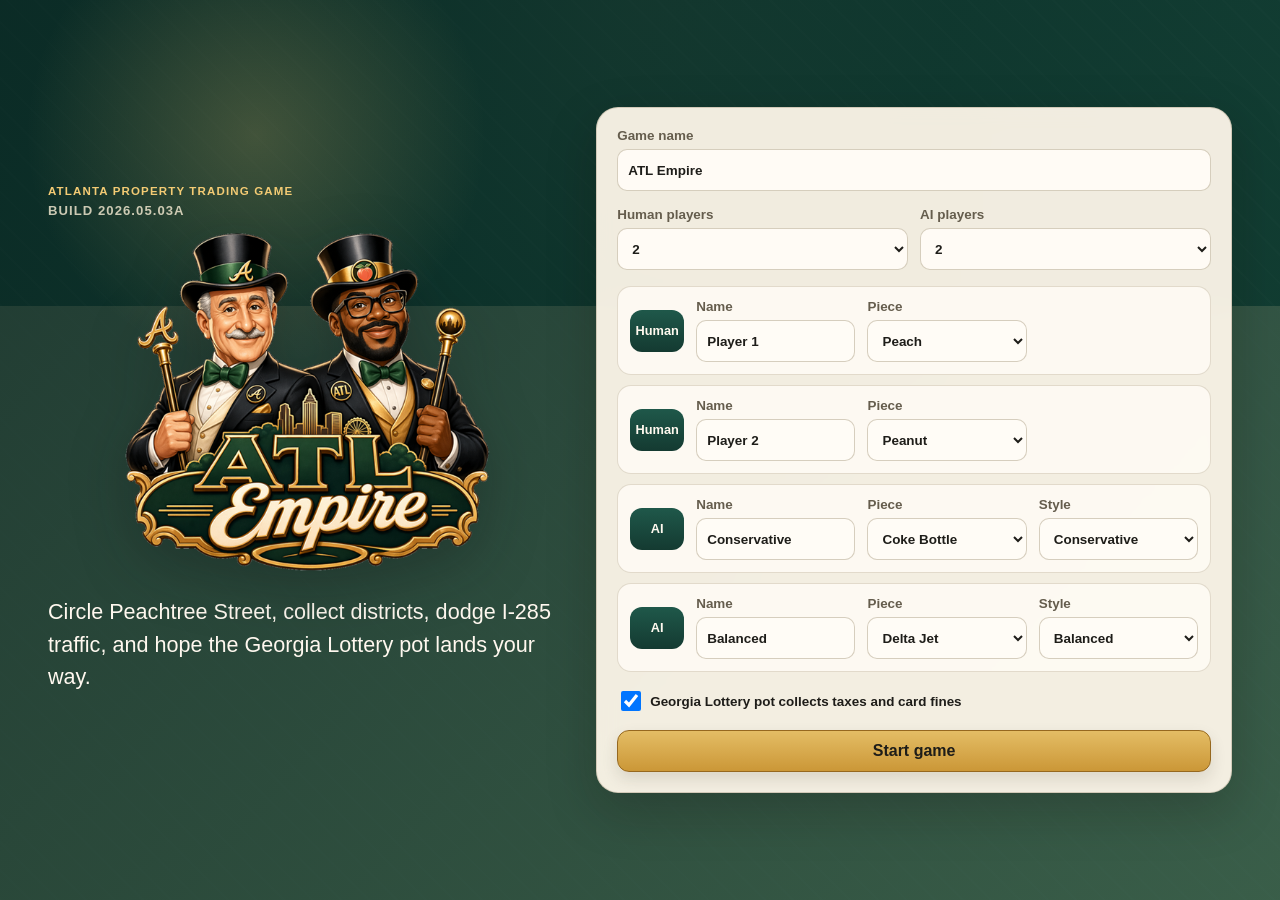
==== index.html @ 82f67b38 "Update board layout and build 2026.05.03a" ====
<!doctype html>
<html lang="en">
<head>
  <meta charset="utf-8">
  <meta name="viewport" content="width=device-width, initial-scale=1, viewport-fit=cover">
  <meta name="theme-color" content="#173d2d">
  <meta name="apple-mobile-web-app-capable" content="yes">
  <meta name="apple-mobile-web-app-title" content="ATL Empire">
  <meta name="apple-mobile-web-app-status-bar-style" content="black-translucent">
  <title>ATL Empire</title>
  <link rel="manifest" href="manifest.json?v=20260503a">
  <link rel="apple-touch-icon" href="assets/branding/atl-empire-icon-small.png">
  <link rel="stylesheet" href="styles.css?v=20260503a">
</head>
<body>
  <div id="app" class="app-shell">
    <section id="setup" class="setup-screen" aria-labelledby="setup-title">
      <div class="setup-copy">
        <p class="eyebrow">Atlanta property trading game</p>
        <p class="build-stamp">Build 2026.05.03a</p>
        <img class="brand-logo setup-logo" src="assets/branding/atl-empire-logo-setup-small-v2.png" alt="ATL Empire logo featuring Arthur Blank and Tyler Perry as Monopoly-style tycoons">
        <h1 id="setup-title" class="sr-only">ATL Empire</h1>
        <p class="intro">Circle Peachtree Street, collect districts, dodge I-285 traffic, and hope the Georgia Lottery pot lands your way.</p>
      </div>

      <form id="setup-form" class="setup-panel">
        <label>
          Game name
          <input id="game-name" type="text" value="ATL Empire" maxlength="32">
        </label>

        <div class="form-grid">
          <label>
            Human players
            <select id="human-count">
              <option value="1">1</option>
              <option value="2" selected>2</option>
              <option value="3">3</option>
              <option value="4">4</option>
            </select>
          </label>
          <label>
            AI players
            <select id="bot-count">
              <option value="0">0</option>
              <option value="1">1</option>
              <option value="2" selected>2</option>
              <option value="3">3</option>
            </select>
          </label>
        </div>

        <div id="player-configs" class="player-configs"></div>

        <label class="toggle-line">
          <input id="lottery-toggle" type="checkbox" checked>
          Georgia Lottery pot collects taxes and card fines
        </label>

        <button type="submit" class="primary-action">Start game</button>
      </form>

      <section id="saved-games-panel" class="setup-panel saved-games-panel hidden" aria-labelledby="saved-games-title">
        <div class="saved-games-head">
          <div>
            <p class="eyebrow">Saved Games</p>
            <h2 id="saved-games-title">Continue a saved game</h2>
          </div>
        </div>
        <div id="saved-games-list" class="saved-games-list"></div>
      </section>
    </section>

    <section id="game" class="game-screen hidden" aria-label="Game board">
      <header class="top-bar">
        <div class="top-brand"><h1 id="game-title" class="sr-only">ATL Empire</h1></div>
        <div class="top-actions">
          <button id="play-mode" type="button">Autoplay</button>
          <button id="save-game" type="button">Save</button>
          <button id="new-game" type="button">New Game</button>
        </div>
      </header>

      <main class="table-layout">
        <div class="board-wrap">
          <div id="board" class="board" aria-label="ATL Empire board"></div>
        </div>

        <nav class="panel-tabs" aria-label="Game panels">
          <button type="button" class="panel-tab active" data-panel-tab="turn">Turn</button>
          <button type="button" class="panel-tab" data-panel-tab="players">Players</button>
          <button type="button" class="panel-tab" data-panel-tab="space">Space</button>
          <button type="button" class="panel-tab" data-panel-tab="log">Log</button>
        </nav>

        <aside class="side-panel">
          <section class="turn-card" data-panel-section="turn">
            <div class="turn-head">
              <div>
                <p class="eyebrow">Turn</p>
                <h2 id="active-player">Player</h2>
              </div>
              <div id="dice" class="dice" aria-label="Dice">- -</div>
            </div>
            <p id="status-line" class="status-line">Roll to begin.</p>
            <div id="action-buttons" class="action-buttons"></div>
          </section>

          <section class="players-panel" data-panel-section="players">
            <h2>Players</h2>
            <div id="players-list" class="players-list"></div>
          </section>

          <section class="property-panel" data-panel-section="space">
            <h2>Space</h2>
            <div id="space-detail" class="space-detail"></div>
          </section>

          <section class="log-panel" data-panel-section="log">
            <h2>Game log</h2>
            <ol id="game-log" class="game-log"></ol>
          </section>
        </aside>
      </main>
    </section>
  </div>

  <dialog id="modal" class="modal">
    <div id="modal-content" class="modal-content"></div>
  </dialog>
  <div id="space-popover" class="space-popover hidden"></div>
  <div id="art-lightbox" class="art-lightbox hidden" aria-hidden="true">
    <div class="art-lightbox-frame">
      <img id="art-lightbox-image" class="art-lightbox-image" alt="">
    </div>
  </div>

  <script src="app.js?v=20260503a"></script>
  <script src="raise-cash-hotfix.js?v=20260503a"></script>
</body>
</html>
---- styles.css ----
:root {
  --ui-font: "Trebuchet MS", "Segoe UI", sans-serif;
  --display-font: Georgia, "Times New Roman", serif;
  --ink: #1e1d19;
  --muted: #655d4d;
  --paper: #f6efde;
  --panel: rgba(255, 248, 235, 0.94);
  --line: rgba(95, 78, 43, 0.22);
  --felt: #163e35;
  --felt-deep: #0c2722;
  --gold: #d0a146;
  --gold-deep: #90661f;
  --red: #b44539;
  --shadow: 0 18px 50px rgba(17, 14, 8, 0.22);
  font-family: var(--ui-font);
}

* {
  box-sizing: border-box;
}

html {
  color-scheme: light;
}

body {
  margin: 0;
  min-height: 100vh;
  color: var(--ink);
  background:
    radial-gradient(circle at top, rgba(255, 215, 153, 0.18), transparent 28%),
    linear-gradient(180deg, #1e4b41 0%, #14352f 34%, #d9c39b 34%, #ccb184 100%);
  background-attachment: fixed;
}

button,
input,
select {
  font: inherit;
}

button {
  min-height: 42px;
  border: 1px solid rgba(98, 76, 36, 0.5);
  border-radius: 12px;
  background: linear-gradient(180deg, #fff9ee 0%, #ead9b7 100%);
  color: var(--ink);
  font-weight: 800;
  cursor: pointer;
  box-shadow: 0 7px 16px rgba(42, 31, 16, 0.12);
  transition: transform 120ms ease, box-shadow 120ms ease, border-color 120ms ease;
}

button:hover:not(:disabled) {
  transform: translateY(-1px);
  box-shadow: 0 10px 18px rgba(42, 31, 16, 0.18);
}

button:active {
  transform: translateY(1px);
}

button:disabled {
  cursor: wait;
  opacity: 0.7;
}

label {
  display: grid;
  gap: 6px;
  color: var(--muted);
  font-size: 0.84rem;
  font-weight: 800;
}

input,
select {
  min-height: 42px;
  width: 100%;
  border: 1px solid rgba(121, 101, 62, 0.3);
  border-radius: 10px;
  padding: 8px 10px;
  background: rgba(255, 252, 246, 0.95);
  color: var(--ink);
}

.hidden {
  display: none !important;
}

.sr-only {
  position: absolute;
  width: 1px;
  height: 1px;
  padding: 0;
  margin: -1px;
  overflow: hidden;
  clip: rect(0, 0, 0, 0);
  white-space: nowrap;
  border: 0;
}

.app-shell {
  min-height: 100vh;
}

.setup-screen {
  min-height: 100vh;
  display: grid;
  grid-template-columns: minmax(260px, 0.9fr) minmax(320px, 1.1fr);
  gap: 28px;
  align-items: center;
  padding: clamp(18px, 4vw, 48px);
  background:
    radial-gradient(circle at 20% 15%, rgba(255, 209, 120, 0.22), transparent 18%),
    linear-gradient(140deg, rgba(9, 40, 35, 0.9), rgba(21, 73, 58, 0.8)),
    repeating-linear-gradient(45deg, rgba(255, 255, 255, 0.06) 0 2px, transparent 2px 20px);
}

.setup-copy {
  color: #fff8ef;
}

.brand-logo {
  display: block;
  max-width: 100%;
  height: auto;
}

.setup-logo {
  width: min(720px, 100%);
  margin: 0 0 14px;
  filter: drop-shadow(0 18px 28px rgba(10, 16, 14, 0.28));
}

.top-brand {
  display: grid;
  gap: 6px;
}

.eyebrow {
  margin: 0 0 6px;
  color: #8d7a57;
  font-size: 0.72rem;
  text-transform: uppercase;
  letter-spacing: 0.1em;
  font-weight: 900;
}

.setup-copy .eyebrow {
  color: #f3cb74;
}

.build-stamp {
  margin: 0 0 10px;
  color: rgba(255, 244, 218, 0.78);
  font-size: 0.82rem;
  font-weight: 800;
  letter-spacing: 0.08em;
  text-transform: uppercase;
}

.setup-copy h1,
.top-bar h1 {
  margin: 0;
  font-family: var(--display-font);
  font-size: clamp(2.4rem, 7vw, 5.8rem);
  line-height: 0.92;
  letter-spacing: -0.04em;
}

.intro {
  max-width: 620px;
  font-size: clamp(1.05rem, 2vw, 1.35rem);
  line-height: 1.5;
}

.setup-panel,
.turn-card,
.players-panel,
.property-panel,
.log-panel {
  border: 1px solid var(--line);
  border-radius: 22px;
  background: var(--panel);
  box-shadow: var(--shadow);
  backdrop-filter: blur(10px);
}

.setup-panel {
  display: grid;
  gap: 16px;
  padding: 20px;
}

.saved-games-panel {
  grid-column: 1 / -1;
}

.saved-games-head h2 {
  margin: 0;
  font-family: var(--display-font);
  font-size: clamp(1.2rem, 2vw, 1.8rem);
}

.saved-games-list {
  display: grid;
  gap: 10px;
}

.saved-game-card {
  display: grid;
  grid-template-columns: minmax(0, 1fr) auto;
  gap: 12px;
  align-items: center;
  padding: 14px;
  border: 1px solid rgba(130, 110, 70, 0.22);
  border-radius: 16px;
  background: rgba(255, 252, 246, 0.88);
}

.saved-game-copy {
  display: grid;
  gap: 4px;
}

.saved-game-copy strong {
  font-size: 1rem;
}

.saved-game-copy span {
  color: var(--muted);
  font-size: 0.84rem;
  line-height: 1.35;
}

.saved-game-actions {
  display: flex;
  flex-wrap: wrap;
  gap: 8px;
  justify-content: flex-end;
}

.form-grid,
.player-config {
  display: grid;
  grid-template-columns: 1fr 1fr;
  gap: 12px;
}

.player-configs {
  display: grid;
  gap: 10px;
}

.player-config {
  grid-template-columns: 54px 1fr 1fr 1fr;
  align-items: end;
  padding: 12px;
  border: 1px solid rgba(130, 110, 70, 0.22);
  border-radius: 14px;
  background: rgba(255, 252, 246, 0.85);
}

.player-type {
  align-self: center;
  display: grid;
  place-items: center;
  min-height: 42px;
  border-radius: 12px;
  background: linear-gradient(180deg, #1f584a, #143a31);
  color: #fff9ef;
  font-size: 0.8rem;
  font-weight: 900;
}

.toggle-line {
  grid-template-columns: auto 1fr;
  align-items: center;
  color: var(--ink);
}

.toggle-line input {
  width: 20px;
  min-height: 20px;
}

.primary-action {
  background: linear-gradient(180deg, #e4bd65 0%, #cb9737 100%);
  border-color: #96681f;
}

.game-screen {
  min-height: 100vh;
  padding: 16px;
}

.top-bar {
  display: flex;
  justify-content: space-between;
  gap: 16px;
  align-items: center;
  margin: 0 auto 16px;
  max-width: 1520px;
  padding: 18px 20px;
  border: 1px solid rgba(255, 235, 195, 0.18);
  border-radius: 24px;
  background: linear-gradient(145deg, rgba(17, 50, 42, 0.95), rgba(12, 31, 27, 0.94));
  color: #fff9ef;
  box-shadow: 0 24px 50px rgba(11, 18, 16, 0.24);
}

.top-bar .eyebrow {
  color: #ebc771;
}

.top-bar h1 {
  font-size: clamp(1.9rem, 4vw, 3.3rem);
}

.top-actions {
  display: flex;
  flex-wrap: wrap;
  gap: 8px;
}

.top-actions button {
  background: linear-gradient(180deg, rgba(255, 249, 235, 0.98), rgba(231, 214, 176, 0.95));
}

.mode-manual {
  background: linear-gradient(180deg, #1e584a, #12352d) !important;
  border-color: rgba(245, 216, 154, 0.35);
  color: #fff8ef;
}

.table-layout {
  max-width: 1520px;
  margin: 0 auto;
  display: grid;
  grid-template-columns: minmax(660px, 1fr) minmax(330px, 430px);
  gap: 18px;
  align-items: start;
}

.board-wrap {
  position: relative;
  width: 100%;
  overflow: auto;
  padding: 10px;
  border-radius: 34px;
  background:
    radial-gradient(circle at top, rgba(255, 212, 133, 0.17), transparent 26%),
    linear-gradient(180deg, rgba(12, 37, 31, 0.92), rgba(7, 22, 18, 0.96));
  box-shadow: 0 26px 60px rgba(7, 14, 12, 0.34);
}

.board {
  position: relative;
  width: min(88vh, 100%);
  min-width: 640px;
  aspect-ratio: 1;
  display: grid;
  grid-template-columns: 1.52fr repeat(9, 1fr) 1.52fr;
  grid-template-rows: 1.52fr repeat(9, 1fr) 1.52fr;
  gap: 6px;
  padding: 14px;
  border: 1px solid rgba(255, 230, 173, 0.24);
  border-radius: 28px;
  background:
    linear-gradient(180deg, rgba(210, 170, 90, 0.08), rgba(210, 170, 90, 0.02)),
    radial-gradient(circle at top, rgba(255, 227, 172, 0.12), transparent 30%),
    linear-gradient(180deg, #18483d 0%, #0d2d27 100%);
  box-shadow:
    inset 0 0 0 2px rgba(255, 229, 175, 0.12),
    inset 0 0 48px rgba(255, 238, 194, 0.06),
    0 22px 50px rgba(11, 19, 16, 0.28);
}

.board::before {
  content: "";
  position: absolute;
  inset: 18px;
  border: 1px solid rgba(255, 236, 200, 0.14);
  border-radius: 20px;
  pointer-events: none;
}

.board-center {
  grid-column: 2 / 11;
  grid-row: 2 / 11;
  position: relative;
  display: block;
  pointer-events: none;
  padding: clamp(18px, 3vw, 34px);
  border-radius: 22px;
  background:
    linear-gradient(145deg, rgba(245, 235, 215, 0.95), rgba(229, 212, 176, 0.92)),
    repeating-linear-gradient(0deg, rgba(49, 84, 70, 0.06) 0 1px, transparent 1px 20px);
  box-shadow:
    inset 0 0 0 1px rgba(112, 92, 53, 0.18),
    inset 0 0 22px rgba(255, 248, 231, 0.4);
  text-align: center;
}

.center-frame {
  position: relative;
  z-index: 2;
  display: block;
  width: 100%;
  height: 100%;
  min-height: 520px;
  pointer-events: none;
  padding-top: 8px;
}

.center-kicker,
.center-rail span,
.space-label,
.detail-kicker {
  margin: 0;
  text-transform: uppercase;
  letter-spacing: 0.14em;
  font-size: 0.68rem;
  font-weight: 900;
}

.center-brand-image {
  position: absolute;
  top: -10px;
  left: 50%;
  z-index: 0;
  width: min(290px, 46%);
  height: auto;
  transform: translateX(-50%);
  filter: drop-shadow(0 8px 14px rgba(22, 55, 47, 0.08));
  pointer-events: none;
}

.center-tagline {
  max-width: 620px;
  margin: 0 auto;
  position: relative;
  z-index: 2;
  color: #514936;
  font-size: clamp(0.92rem, 1.4vw, 1.08rem);
  line-height: 1.45;
}

.lottery-pot-badge {
  position: absolute;
  top: clamp(-122px, -7.5vw, -86px);
  left: 0;
  z-index: 4;
  pointer-events: auto;
  display: grid;
  gap: 4px;
  min-width: clamp(132px, 16vw, 190px);
  padding: 12px 16px;
  border-radius: 18px;
  background: rgba(255, 251, 242, 0.84);
  border: 1px solid rgba(112, 92, 53, 0.16);
  box-shadow: inset 0 1px 0 rgba(255, 255, 255, 0.55);
  color: #173d34;
}

.lottery-pot-badge span {
  color: #635946;
  line-height: 1.35;
}

.lottery-pot-badge strong {
  font-size: clamp(1rem, 1.6vw, 1.35rem);
}

.deck-row {
  position: relative;
  z-index: 2;
  display: block;
  width: 100%;
  height: 100%;
  min-height: inherit;
  pointer-events: none;
}

.deck-row .center-turn-console {
  width: min(100%, 680px);
  margin: clamp(104px, 10vw, 132px) auto 0;
  position: relative;
  z-index: 3;
  pointer-events: auto;
}

.deck-row .deck-stack {
  position: absolute;
  bottom: clamp(164px, 13.5vw, 220px);
  z-index: 2;
  width: clamp(132px, 15vw, 206px);
  aspect-ratio: 7 / 5;
  transform-origin: 50% 50%;
}

.deck-row .chance-stack {
  left: clamp(58px, 6.8vw, 102px);
  transform: rotate(45deg);
}

.deck-row .community-stack {
  right: clamp(58px, 6.8vw, 102px);
  transform: rotate(-45deg);
}

.deck-row .deck-stack:hover:not(:disabled) {
  transform: translateY(-3px) rotate(var(--deck-rotation));
}

.deck-row .chance-stack {
  --deck-rotation: 45deg;
}

.deck-row .community-stack {
  --deck-rotation: -45deg;
}

.center-status-row {
  display: grid;
  grid-template-columns: minmax(0, 0.92fr) minmax(0, 1.08fr);
  gap: 14px;
  position: relative;
  z-index: 2;
}

.deck-stack {
  min-height: 0;
  display: block;
  pointer-events: auto;
  padding: 0;
  border-width: 2px;
  border-radius: 0;
  box-shadow: 0 10px 0 rgba(23, 35, 29, 0.12);
  perspective: 1200px;
  overflow: hidden;
}

.deck-stack-shell {
  position: relative;
  display: block;
  min-height: inherit;
  width: 100%;
  height: 100%;
  transform-style: preserve-3d;
  transition: transform 560ms cubic-bezier(0.22, 0.7, 0.18, 1);
}

.deck-stack.revealed .deck-stack-shell {
  transform: rotateY(180deg);
}

.deck-stack-face {
  position: absolute;
  inset: 0;
  display: grid;
  align-content: center;
  justify-items: center;
  gap: 6px;
  padding: 12px 14px 16px;
  backface-visibility: hidden;
}

.deck-front {
  transform: rotateY(180deg);
  padding: 10px;
}

.deck-stack-art {
  display: grid;
  place-items: center;
  width: min(100%, 180px);
  height: clamp(92px, 11vw, 128px);
  border-radius: 0;
  overflow: hidden;
  background: rgba(255, 250, 242, 0.82);
  border: 1px solid rgba(117, 96, 57, 0.18);
  box-shadow: 0 8px 18px rgba(43, 28, 12, 0.1);
}

.deck-stack-art .generated-art {
  object-fit: cover;
}

.deck-back > span:last-of-type,
.deck-back > span:nth-last-child(2) {
  color: rgba(27, 28, 22, 0.66);
  font-size: clamp(0.68rem, 1vw, 0.84rem);
  text-transform: uppercase;
  font-weight: 900;
  letter-spacing: 0.1em;
}

.deck-back strong {
  font-family: var(--display-font);
  font-size: clamp(1.15rem, 2vw, 1.95rem);
}

.chance-stack {
  background: linear-gradient(180deg, #ffd279, #e5a93e);
  border-color: #aa7420;
}

.community-stack {
  background: linear-gradient(180deg, #e7f7ff, #acd9ef);
  border-color: #397da0;
}

.deck-reveal-card {
  height: 100%;
  display: grid;
  grid-template-rows: auto auto 1fr;
  gap: 10px;
  padding: 12px;
  border-radius: 0;
  background: rgba(255, 250, 241, 0.96);
  border: 1px solid rgba(122, 88, 38, 0.18);
  box-shadow:
    inset 0 1px 0 rgba(255, 255, 255, 0.6),
    inset 0 0 0 1px rgba(255, 245, 226, 0.65);
  text-align: left;
  align-content: start;
}

.deck-reveal-card.community {
  background: rgba(229, 247, 255, 0.96);
}

.deck-reveal-top {
  display: grid;
  gap: 3px;
}

.deck-reveal-top span {
  color: #8a6d39;
  font-size: 0.68rem;
  text-transform: uppercase;
  letter-spacing: 0.1em;
  font-weight: 900;
}

.deck-reveal-top strong {
  font-family: var(--display-font);
  font-size: clamp(1rem, 1.5vw, 1.3rem);
  color: #173d34;
}

.deck-reveal-graphic {
  width: 100%;
  min-height: 104px;
  border-radius: 0;
  overflow: hidden;
  border: 1px solid rgba(122, 88, 38, 0.14);
  background: rgba(255, 255, 255, 0.44);
}

.deck-reveal-graphic svg {
  width: 100%;
  height: 100%;
  display: block;
}

.deck-reveal-text {
  margin: 0;
  align-self: start;
  padding: 12px 13px;
  border-radius: 0;
  background: rgba(255, 255, 255, 0.62);
  border: 1px solid rgba(122, 88, 38, 0.12);
  box-shadow: inset 0 1px 0 rgba(255, 255, 255, 0.7);
  color: #413929;
  font-size: clamp(0.84rem, 1vw, 0.98rem);
  line-height: 1.35;
  font-weight: 700;
}

.center-dice {
  display: flex;
  gap: 12px;
  justify-content: center;
}

.center-turn-console {
  display: grid;
  gap: 12px;
  min-width: min(100%, 340px);
  padding: 14px 16px;
  border-radius: 22px;
  background: rgba(255, 251, 242, 0.82);
  border: 1px solid rgba(112, 92, 53, 0.16);
  box-shadow: inset 0 1px 0 rgba(255, 255, 255, 0.55);
}

.center-turn-head {
  display: grid;
  grid-template-columns: minmax(0, 1fr) auto;
  gap: 12px;
  align-items: center;
}

.center-roll-bay {
  display: grid;
  justify-items: center;
}

.center-roll-button {
  min-width: 148px;
  min-height: 74px;
  padding: 16px 20px;
  border-radius: 20px;
  background: linear-gradient(180deg, #1b584a 0%, #11342c 100%);
  border-color: rgba(245, 216, 154, 0.34);
  color: #fff8ef;
  font-size: 1.02rem;
  letter-spacing: 0.03em;
}

.center-roll-button:hover:not(:disabled) {
  box-shadow: 0 14px 24px rgba(16, 21, 18, 0.18);
}

.debt-roll-button {
  background: linear-gradient(180deg, #933931, #702821);
  border-color: rgba(255, 214, 192, 0.28);
}

.center-turn-status {
  margin: 0;
  min-height: 40px;
  color: #5a5242;
  font-weight: 700;
  line-height: 1.4;
}

.center-turn-actions,
.detail-actions {
  display: flex;
  flex-wrap: wrap;
  gap: 8px;
}

.detail-actions {
  margin-top: 2px;
}

.detail-note,
.turn-panel-note {
  margin: 0;
  color: var(--muted);
  line-height: 1.4;
  font-weight: 700;
}

.turn-panel-note {
  font-size: 0.86rem;
}

.die-face {
  width: clamp(50px, 7vw, 74px);
  aspect-ratio: 1;
  display: inline-grid;
  place-items: center;
  border-radius: 18px;
  background:
    radial-gradient(circle at 30% 24%, rgba(255, 255, 255, 0.95), transparent 22%),
    linear-gradient(145deg, #fffefb 0%, #f3e8d3 56%, #dcc6a5 100%);
  border: 2px solid #21453c;
  box-shadow:
    inset 0 2px 0 rgba(255, 255, 255, 0.92),
    inset -8px -10px 14px rgba(106, 78, 38, 0.14),
    0 8px 14px rgba(16, 21, 18, 0.14);
}

.die-grid {
  width: 82%;
  height: 82%;
  display: grid;
  grid-template-columns: repeat(3, 1fr);
  grid-template-rows: repeat(3, 1fr);
  place-items: center;
}

.die-pip {
  width: 46%;
  aspect-ratio: 1;
  border-radius: 50%;
  opacity: 0;
  transform: scale(0.78);
  background:
    radial-gradient(circle at 35% 30%, rgba(255, 255, 255, 0.3), transparent 18%),
    radial-gradient(circle at 60% 64%, #132820 0%, #030807 84%);
}

.die-pip.visible {
  opacity: 1;
  transform: scale(1);
}

.center-dice.rolling .die-face {
  animation: dice-bounce 0.14s ease-in-out infinite alternate;
}

.center-dice.rolling .die-face:nth-child(2) {
  animation-delay: 0.07s;
}

.center-status-row-compact {
  grid-template-columns: repeat(2, minmax(0, 1fr));
}

.center-spotlight,
.center-note,
.center-rail {
  display: grid;
  gap: 6px;
  padding: 14px 16px;
  border-radius: 18px;
  background: rgba(255, 251, 242, 0.72);
  border: 1px solid rgba(112, 92, 53, 0.14);
}

.center-spotlight span,
.center-note span {
  color: #635946;
  line-height: 1.35;
}

.center-spotlight strong,
.center-note strong {
  font-size: clamp(1rem, 1.6vw, 1.35rem);
  color: #173d34;
}

.center-status-row-compact .center-note strong {
  font-size: clamp(0.94rem, 1.35vw, 1.08rem);
  line-height: 1.35;
}

.center-spotlight em {
  color: #8a6d39;
  font-style: normal;
  font-weight: 800;
}

.center-rail {
  background: linear-gradient(180deg, rgba(22, 61, 52, 0.98), rgba(15, 43, 37, 0.98));
  color: #fff9ef;
  position: relative;
  z-index: 2;
}

.center-rail span {
  color: #ecddbc;
  letter-spacing: 0.1em;
}

@keyframes dice-bounce {
  from {
    transform: rotate(-8deg) translateY(0);
  }
  to {
    transform: rotate(8deg) translateY(-7px);
  }
}

@keyframes token-hop {
  from {
    transform: translateY(0) scale(1);
  }
  to {
    transform: translateY(-4px) scale(1.02);
  }
}

.space {
  position: relative;
  min-width: 0;
  min-height: 0;
  padding: 0;
  border: 1px solid rgba(110, 88, 52, 0.26);
  border-radius: 16px;
  background:
    linear-gradient(180deg, rgba(255, 251, 242, 0.98), rgba(238, 227, 204, 0.98));
  overflow: hidden;
  color: var(--ink);
  isolation: isolate;
  box-shadow: inset 0 1px 0 rgba(255, 255, 255, 0.55);
  transition: transform 130ms ease, box-shadow 130ms ease, border-color 130ms ease;
}

.space:hover {
  transform: translateY(-2px);
  box-shadow:
    0 12px 18px rgba(22, 16, 8, 0.12),
    inset 0 1px 0 rgba(255, 255, 255, 0.55);
  border-color: rgba(133, 101, 47, 0.42);
}

.space-glow {
  position: absolute;
  inset: 0;
  background:
    radial-gradient(circle at top, rgba(255, 255, 255, 0.55), transparent 46%),
    linear-gradient(180deg, rgba(255, 255, 255, 0.14), transparent 60%);
  opacity: 0.8;
  pointer-events: none;
}

.space-inner {
  position: absolute;
  inset: 0;
  display: grid;
  grid-template-rows: auto auto 1fr auto auto;
  justify-items: center;
  gap: 3px;
  padding: 5px 4px 6px;
  z-index: 2;
}

.space-edge {
  background:
    linear-gradient(180deg, rgba(255, 251, 242, 0.98), rgba(233, 222, 198, 0.98)),
    linear-gradient(180deg, rgba(255, 255, 255, 0.5), transparent);
}

.space-corner {
  border-radius: 22px;
  background:
    radial-gradient(circle at top, rgba(255, 222, 168, 0.28), transparent 45%),
    linear-gradient(180deg, rgba(255, 248, 235, 0.98), rgba(227, 212, 182, 0.98));
}

.space-corner .space-inner,
.edge-top .space-inner,
.edge-bottom .space-inner {
  width: 100%;
  height: 100%;
}

.space-corner .space-inner {
  padding: 0;
}

.edge-left .space-inner,
.edge-right .space-inner {
  inset: 50% auto auto 50%;
  width: 62%;
  height: 164%;
  transform-origin: center;
}

.edge-left .space-inner {
  transform: translate(-50%, -50%) rotate(90deg);
}

.edge-right .space-inner {
  transform: translate(-50%, -50%) rotate(-90deg);
}

.edge-left .color-band,
.edge-right .color-band {
  width: calc(100% + 4px);
  height: 14px;
  margin-top: -2px;
}

.space.owned {
  box-shadow:
    inset 0 0 0 3px var(--owner-color),
    0 10px 18px rgba(22, 16, 8, 0.12);
}

.space.mortgaged {
  filter: saturate(0.65);
}

.space.mortgaged::after {
  content: "M";
  position: absolute;
  left: 6px;
  top: 24px;
  display: grid;
  place-items: center;
  width: 19px;
  height: 19px;
  border-radius: 50%;
  background: #17231d;
  color: #fffaf0;
  font-size: 0.7rem;
  font-weight: 950;
  z-index: 3;
}

.owner-flag {
  position: absolute;
  top: 0;
  right: 0;
  width: 32px;
  height: 32px;
  background: var(--owner-color);
  clip-path: polygon(100% 0, 100% 100%, 0 0);
  border-top-right-radius: 14px;
  z-index: 3;
  filter: drop-shadow(0 2px 3px rgba(0, 0, 0, 0.15));
}

.edge-right .owner-flag {
  top: 0;
  right: auto;
  left: 0;
  clip-path: polygon(0 0, 100% 0, 0 100%);
  border-top-left-radius: 14px;
  border-top-right-radius: 0;
}

.color-band {
  display: block;
  width: calc(100% + 8px);
  height: 12px;
  margin-top: -5px;
  background: linear-gradient(90deg, rgba(255, 255, 255, 0.32), transparent), var(--group-color);
  border-bottom: 1px solid rgba(0, 0, 0, 0.18);
  z-index: 2;
}

.space-label {
  color: #867250;
  z-index: 2;
}

.space.card .space-inner {
  grid-template-rows: 1fr auto;
  align-content: center;
  justify-content: center;
  justify-items: center;
  gap: 4px;
  padding: 7px 6px 8px;
}

.space.card.chance .space-inner {
  background: linear-gradient(180deg, #ffd575 0%, #e4ad3f 100%);
}

.space.card.community .space-inner {
  background: linear-gradient(180deg, #dff4ff 0%, #9fd8ef 100%);
}

.space.card .space-label {
  display: none;
}

.space.card .space-art {
  position: absolute;
  inset: 20px 4px 28px;
  width: auto;
  height: auto;
  border: 0;
  border-radius: 10px;
  background: transparent;
  z-index: 1;
}

.space.card .generated-art-thumb {
  object-fit: cover;
  transform: scale(1.12);
  transform-origin: center top;
}

.space.card .space-name {
  position: absolute;
  left: 4px;
  right: 4px;
  bottom: 4px;
  z-index: 2;
  width: auto;
  max-width: 100%;
  font-size: clamp(0.48rem, 0.72vw, 0.72rem);
  line-height: 1.04;
  text-align: center;
  text-wrap: balance;
  color: #fffdf8;
  text-shadow:
    0 1px 0 rgba(0, 0, 0, 0.96),
    1px 0 0 rgba(0, 0, 0, 0.96),
    -1px 0 0 rgba(0, 0, 0, 0.96),
    0 -1px 0 rgba(0, 0, 0, 0.96),
    1px 1px 0 rgba(0, 0, 0, 0.84),
    -1px 1px 0 rgba(0, 0, 0, 0.84),
    1px -1px 0 rgba(0, 0, 0, 0.84),
    -1px -1px 0 rgba(0, 0, 0, 0.84),
    0 4px 10px rgba(0, 0, 0, 0.22);
}

.space-art {
  display: grid;
  place-items: center;
  width: 44px;
  height: 34px;
  color: var(--group-color, #173d2d);
  border-radius: 10px;
  overflow: hidden;
  background: rgba(255, 249, 239, 0.72);
  border: 1px solid rgba(123, 103, 64, 0.14);
  z-index: 2;
}

.space.property .space-art {
  position: absolute;
  left: 4px;
  right: 4px;
  top: 16px;
  bottom: 18px;
  width: auto;
  height: auto;
  border: 0;
  border-radius: 10px;
  background: transparent;
  z-index: 1;
}

.space.property .generated-art-thumb {
  object-fit: cover;
  transform: scale(1.07);
  transform-origin: center center;
}

.space.property .space-label {
  justify-self: center;
  padding: 0;
  color: #fffdf8;
  text-shadow:
    0 1px 0 rgba(0, 0, 0, 0.92),
    1px 0 0 rgba(0, 0, 0, 0.92),
    -1px 0 0 rgba(0, 0, 0, 0.92),
    0 -1px 0 rgba(0, 0, 0, 0.92),
    1px 1px 0 rgba(0, 0, 0, 0.82),
    -1px 1px 0 rgba(0, 0, 0, 0.82),
    1px -1px 0 rgba(0, 0, 0, 0.82),
    -1px -1px 0 rgba(0, 0, 0, 0.82),
    0 4px 10px rgba(0, 0, 0, 0.2);
}

.space.property .space-name {
  align-self: end;
  justify-self: center;
  width: auto;
  max-width: calc(100% - 8px);
  margin-bottom: -1px;
  padding: 0;
  color: #fffdf8;
  line-height: 1.06;
  text-shadow:
    0 1px 0 rgba(0, 0, 0, 0.94),
    1px 0 0 rgba(0, 0, 0, 0.94),
    -1px 0 0 rgba(0, 0, 0, 0.94),
    0 -1px 0 rgba(0, 0, 0, 0.94),
    1px 1px 0 rgba(0, 0, 0, 0.84),
    -1px 1px 0 rgba(0, 0, 0, 0.84),
    1px -1px 0 rgba(0, 0, 0, 0.84),
    -1px -1px 0 rgba(0, 0, 0, 0.84),
    0 4px 10px rgba(0, 0, 0, 0.22);
}

.edge-left .space-label,
.edge-right .space-label,
.edge-left .space-name,
.edge-right .space-name {
  width: calc(100% - 8px);
  max-width: calc(100% - 8px);
}

.space.tax .space-inner {
  background:
    linear-gradient(180deg, rgba(255, 249, 236, 0.14), rgba(255, 249, 236, 0)),
    linear-gradient(180deg, #c75c45 0%, #9f3f33 100%);
  padding: 6px 5px 7px;
}

.space.tax .space-label,
.space.tax .space-name {
  position: relative;
  z-index: 3;
  color: #fffdf8;
  text-shadow:
    0 1px 0 rgba(0, 0, 0, 0.94),
    1px 0 0 rgba(0, 0, 0, 0.94),
    -1px 0 0 rgba(0, 0, 0, 0.94),
    0 -1px 0 rgba(0, 0, 0, 0.94),
    1px 1px 0 rgba(0, 0, 0, 0.82),
    -1px 1px 0 rgba(0, 0, 0, 0.82),
    1px -1px 0 rgba(0, 0, 0, 0.82),
    -1px -1px 0 rgba(0, 0, 0, 0.82),
    0 4px 10px rgba(0, 0, 0, 0.2);
}

.space.tax .space-art {
  position: absolute;
  left: 4px;
  right: 4px;
  top: 16px;
  bottom: 18px;
  width: auto;
  height: auto;
  border: 0;
  border-radius: 10px;
  background: transparent;
  z-index: 1;
}

.space.tax .generated-art-thumb {
  object-fit: cover;
  transform: scale(1.5);
  transform-origin: center center;
}

.space.property .space-label,
.space.property .space-name,
.space.property .space-price {
  position: relative;
  z-index: 3;
}

.space-art svg,
.player-token svg,
.board-token svg,
.detail-art svg,
.art-fallback svg {
  width: 100%;
  height: 100%;
  fill: none;
  stroke: currentColor;
  stroke-width: 4;
  stroke-linecap: round;
  stroke-linejoin: round;
}

.space-name {
  align-self: center;
  max-width: 100%;
  font-family: var(--display-font);
  font-size: clamp(0.5rem, 0.72vw, 0.78rem);
  line-height: 1.02;
  font-weight: 700;
  text-align: center;
  overflow-wrap: anywhere;
  z-index: 2;
}

.space-price {
  font-size: 0.58rem;
  font-weight: 900;
  color: #5f513b;
  z-index: 2;
}

.space-corner .space-art {
  position: absolute;
  inset: 0;
  width: 100%;
  height: 100%;
  border: 0;
  border-radius: 20px;
  background: transparent;
  z-index: 1;
}

.space-corner .generated-art,
.space-corner .art-fallback {
  width: 100%;
  height: 100%;
}

.space-corner .art-fallback {
  padding: 22px;
}

.space-corner .space-label,
.space-corner .space-name {
  position: absolute;
  left: 10px;
  right: 10px;
  z-index: 4;
  color: #fffdf8;
  text-shadow:
    0 1px 0 rgba(0, 0, 0, 0.85),
    1px 0 0 rgba(0, 0, 0, 0.85),
    -1px 0 0 rgba(0, 0, 0, 0.85),
    0 -1px 0 rgba(0, 0, 0, 0.85),
    1px 1px 0 rgba(0, 0, 0, 0.75),
    -1px 1px 0 rgba(0, 0, 0, 0.75),
    1px -1px 0 rgba(0, 0, 0, 0.75),
    -1px -1px 0 rgba(0, 0, 0, 0.75),
    0 6px 16px rgba(0, 0, 0, 0.35);
}

.space-corner .space-label {
  top: 10px;
  justify-self: start;
  width: fit-content;
  padding: 0;
  border-radius: 0;
  background: transparent;
  box-shadow: none;
  font-size: clamp(0.74rem, 0.95vw, 0.98rem);
  letter-spacing: 0.09em;
}

.space-corner .space-name {
  bottom: 10px;
  padding: 0;
  border-radius: 0;
  background: transparent;
  box-shadow: none;
  font-size: clamp(0.7rem, 0.96vw, 1rem);
  line-height: 1.08;
  font-weight: 900;
}

.space-corner .tokens-here {
  position: absolute;
  left: 10px;
  right: 10px;
  bottom: 62px;
  justify-content: flex-start;
}

.space.traffic .space-label,
.space.goToTraffic .space-label,
.space.lottery .space-label {
  font-family: var(--display-font);
  font-size: clamp(0.82rem, 1.02vw, 1.08rem);
  letter-spacing: 0.04em;
}

.space.goToTraffic .space-label,
.space.lottery .space-label {
  font-weight: 900;
}

.space.lottery .space-label {
  letter-spacing: 0.02em;
  font-style: italic;
  transform: skewX(-7deg);
}

.tokens-here {
  position: absolute;
  left: 4px;
  right: 4px;
  bottom: 4px;
  display: flex;
  flex-wrap: wrap;
  gap: 4px;
  justify-content: center;
  pointer-events: none;
  z-index: 5;
}

.board-token {
  width: 44px;
  height: 48px;
  display: inline-grid;
  place-items: center;
  border-radius: 0;
  background: none;
  border: 0;
  box-shadow: none;
}

.piece-token {
  position: relative;
  display: block;
  width: 100%;
  height: 100%;
  filter: drop-shadow(0 3px 3px rgba(10, 14, 12, 0.24));
}

.piece-shadow,
.piece-image {
  position: absolute;
  left: 50%;
  transform: translateX(-50%);
}

.piece-shadow {
  width: 64%;
  height: 13%;
  bottom: 3%;
  border-radius: 50%;
  background: rgba(15, 19, 18, 0.25);
  filter: blur(1.7px);
}

.piece-image {
  max-width: 100%;
  max-height: 100%;
  width: auto;
  height: auto;
  bottom: 0;
  object-fit: contain;
  image-rendering: auto;
}

.player-token {
  flex: 0 0 36px;
  width: 48px;
  height: 48px;
}

.player-token .piece-token {
  filter: drop-shadow(0 5px 4px rgba(10, 14, 12, 0.22));
}

.board-token .piece-token {
  transform: scale(1);
  transform-origin: center bottom;
}

.board-token.moving .piece-token {
  animation: token-hop 420ms ease-in-out infinite alternate;
}

.pos-0 { grid-column: 11; grid-row: 11; }
.pos-1 { grid-column: 10; grid-row: 11; }
.pos-2 { grid-column: 9; grid-row: 11; }
.pos-3 { grid-column: 8; grid-row: 11; }
.pos-4 { grid-column: 7; grid-row: 11; }
.pos-5 { grid-column: 6; grid-row: 11; }
.pos-6 { grid-column: 5; grid-row: 11; }
.pos-7 { grid-column: 4; grid-row: 11; }
.pos-8 { grid-column: 3; grid-row: 11; }
.pos-9 { grid-column: 2; grid-row: 11; }
.pos-10 { grid-column: 1; grid-row: 11; }
.pos-11 { grid-column: 1; grid-row: 10; }
.pos-12 { grid-column: 1; grid-row: 9; }
.pos-13 { grid-column: 1; grid-row: 8; }
.pos-14 { grid-column: 1; grid-row: 7; }
.pos-15 { grid-column: 1; grid-row: 6; }
.pos-16 { grid-column: 1; grid-row: 5; }
.pos-17 { grid-column: 1; grid-row: 4; }
.pos-18 { grid-column: 1; grid-row: 3; }
.pos-19 { grid-column: 1; grid-row: 2; }
.pos-20 { grid-column: 1; grid-row: 1; }
.pos-21 { grid-column: 2; grid-row: 1; }
.pos-22 { grid-column: 3; grid-row: 1; }
.pos-23 { grid-column: 4; grid-row: 1; }
.pos-24 { grid-column: 5; grid-row: 1; }
.pos-25 { grid-column: 6; grid-row: 1; }
.pos-26 { grid-column: 7; grid-row: 1; }
.pos-27 { grid-column: 8; grid-row: 1; }
.pos-28 { grid-column: 9; grid-row: 1; }
.pos-29 { grid-column: 10; grid-row: 1; }
.pos-30 { grid-column: 11; grid-row: 1; }
.pos-31 { grid-column: 11; grid-row: 2; }
.pos-32 { grid-column: 11; grid-row: 3; }
.pos-33 { grid-column: 11; grid-row: 4; }
.pos-34 { grid-column: 11; grid-row: 5; }
.pos-35 { grid-column: 11; grid-row: 6; }
.pos-36 { grid-column: 11; grid-row: 7; }
.pos-37 { grid-column: 11; grid-row: 8; }
.pos-38 { grid-column: 11; grid-row: 9; }
.pos-39 { grid-column: 11; grid-row: 10; }

.side-panel {
  display: grid;
  gap: 14px;
}

.panel-tabs {
  display: none;
}

.panel-tab {
  min-height: 44px;
}

.turn-card,
.players-panel,
.property-panel,
.log-panel {
  padding: 16px;
}

.turn-head,
.player-main {
  display: flex;
  justify-content: space-between;
  gap: 10px;
  align-items: center;
}

.turn-card h2,
.players-panel h2,
.property-panel h2,
.log-panel h2,
.space-detail h3 {
  margin: 0;
}

.dice {
  min-width: 84px;
  padding: 8px 10px;
  border-radius: 16px;
  background: linear-gradient(180deg, #18463c, #0f2f28);
  color: #fffaf0;
  display: flex;
  justify-content: center;
  gap: 6px;
  align-items: center;
}

.dice .die-face {
  width: 30px;
  border-radius: 10px;
  box-shadow:
    inset 0 1px 0 rgba(255, 255, 255, 0.9),
    inset -4px -5px 8px rgba(106, 78, 38, 0.12),
    0 4px 8px rgba(0, 0, 0, 0.16);
}

.status-line {
  min-height: 24px;
  color: var(--muted);
  line-height: 1.35;
}

.action-buttons,
.modal-actions {
  display: flex;
  flex-wrap: wrap;
  gap: 8px;
}

.players-list {
  display: grid;
  gap: 10px;
}

.player-card {
  display: grid;
  grid-template-columns: 1fr auto;
  gap: 9px;
  padding: 12px;
  border: 1px solid rgba(130, 110, 70, 0.22);
  border-radius: 16px;
  background: rgba(255, 252, 246, 0.88);
  border-left: 8px solid var(--player-color);
  cursor: pointer;
  transition: transform 120ms ease, box-shadow 120ms ease;
}

.player-card:hover {
  transform: translateY(-1px);
  box-shadow: 0 10px 18px rgba(26, 16, 6, 0.08);
}

.player-card.active {
  outline: 3px solid rgba(216, 161, 60, 0.58);
}

.player-card.bankrupt {
  opacity: 0.45;
}

.player-card span {
  display: block;
  color: var(--muted);
  font-size: 0.78rem;
}

.money {
  font-weight: 950;
}

.mini-props {
  grid-column: 1 / -1;
  display: flex;
  flex-wrap: wrap;
  gap: 4px;
  align-items: center;
}

.mini-props span,
.chip {
  display: inline-block;
  width: 18px;
  height: 10px;
  border-radius: 999px;
}

.mini-props b {
  margin-right: 4px;
  font-size: 0.76rem;
  color: var(--muted);
}

.player-dot {
  display: inline-block;
  width: 0.85em;
  height: 0.85em;
  margin-right: 0.45em;
  border-radius: 50%;
  vertical-align: middle;
}

.space-detail-card {
  display: grid;
  gap: 14px;
}

.space-detail-card.compact {
  gap: 12px;
}

.detail-head {
  display: grid;
  grid-template-columns: auto 1fr;
  gap: 12px;
  align-items: start;
}

.detail-head-card {
  grid-template-columns: minmax(0, 0.95fr) minmax(0, 1.05fr);
  align-items: stretch;
}

.detail-card-preview {
  min-width: 220px;
}

.detail-copy {
  display: grid;
  gap: 6px;
}

.detail-kicker {
  color: #8a6d39;
}

.detail-copy p {
  margin: 0;
  color: var(--muted);
  line-height: 1.45;
}

.detail-art {
  width: 126px;
  height: 98px;
  color: #173d2d;
  background: linear-gradient(180deg, #f6ebd3, #e7d4ae);
  border-radius: 16px;
  padding: 0;
  overflow: hidden;
  border: 1px solid rgba(117, 96, 57, 0.16);
  box-shadow: 0 10px 20px rgba(43, 28, 12, 0.08);
}

.thumb-art {
  width: 100%;
  height: 100%;
  min-width: 0;
  min-height: 0;
  color: #173d2d;
  background: transparent;
  border: 0;
  border-radius: 10px;
  padding: 0;
  overflow: hidden;
  box-shadow: none;
}

.detail-art-button {
  min-height: 0;
  padding: 0;
  cursor: zoom-in;
}

.detail-art-button:hover {
  transform: translateY(-1px) scale(1.01);
}

.generated-art {
  width: 100%;
  height: 100%;
  display: block;
  object-fit: cover;
}

.generated-art-thumb {
  border-radius: 10px;
  object-fit: contain;
  background: transparent;
}

.art-fallback {
  display: none;
  place-items: center;
  width: 100%;
  height: 100%;
  padding: 10px;
}

.detail-grid,
.space-popover dl {
  display: grid;
  grid-template-columns: auto 1fr;
  gap: 7px 10px;
  font-size: 0.88rem;
}

.detail-grid dt,
.space-popover dt {
  color: var(--muted);
  font-weight: 850;
}

.detail-grid dd,
.space-popover dd {
  margin: 0;
}

.detail-owner {
  display: inline-flex;
  align-items: center;
  color: var(--ink);
  font-weight: 700;
}

.rent-table {
  display: grid;
  gap: 4px;
  min-width: 180px;
}

.rent-row {
  display: grid;
  grid-template-columns: 1fr auto;
  gap: 10px;
  padding: 3px 6px;
  border-radius: 8px;
}

.rent-row.active {
  background: rgba(245, 202, 112, 0.28);
  box-shadow: inset 0 0 0 1px rgba(170, 116, 32, 0.28);
}

.rent-table span,
.rent-row span {
  color: var(--muted);
}

.rent-table strong,
.rent-row strong {
  color: var(--ink);
}

.game-log {
  max-height: 220px;
  overflow: auto;
  padding-left: 22px;
  margin: 0;
  color: var(--muted);
  font-size: 0.86rem;
}

.modal {
  width: min(840px, calc(100vw - 24px));
  border: 0;
  border-radius: 24px;
  padding: 0;
  background: rgba(255, 248, 236, 0.98);
  color: var(--ink);
  box-shadow: 0 24px 60px rgba(0, 0, 0, 0.28);
}

.modal-auction {
  width: min(430px, calc(100vw - 24px));
}

.modal-debt {
  width: min(560px, calc(100vw - 24px));
}

.modal-card {
  width: min(520px, calc(100vw - 24px));
}

.modal::backdrop {
  background: rgba(10, 19, 16, 0.56);
}

.modal-content {
  display: grid;
  gap: 12px;
  padding: 18px;
}

.card-draw-modal {
  display: grid;
  gap: 14px;
}

.card-draw-modal .deck-reveal-card {
  min-height: 420px;
}

.modal-auction .modal-content {
  gap: 10px;
  padding: 14px;
}

.modal-auction .modal-content h2 {
  font-size: 1.15rem;
}

.modal-auction .detail-art {
  width: 70px;
  height: 56px;
}

.modal-content h2,
.modal-note {
  margin: 0;
}

.modal-note {
  color: var(--muted);
}

.manage-list {
  display: grid;
  gap: 8px;
  max-height: 52vh;
  overflow: auto;
}

.manage-row {
  display: grid;
  grid-template-columns: auto minmax(120px, 1fr) repeat(3, auto);
  gap: 8px;
  align-items: center;
  padding: 10px;
  border: 1px solid rgba(130, 110, 70, 0.22);
  border-radius: 14px;
  background: rgba(255, 252, 246, 0.88);
}

.manage-row span {
  color: var(--muted);
  font-size: 0.8rem;
}

.build-note {
  color: var(--muted);
  font-size: 0.8rem;
  font-weight: 800;
}

.trade-grid {
  display: grid;
  grid-template-columns: 1fr 1fr;
  gap: 12px;
}

.trade-side,
.portfolio-group,
.auction-card {
  display: grid;
  gap: 8px;
  padding: 12px;
  border: 1px solid rgba(130, 110, 70, 0.22);
  border-radius: 16px;
  background: rgba(255, 252, 246, 0.88);
}

.auction-card {
  grid-template-columns: auto 1fr;
  align-items: center;
}

.auction-card span {
  color: var(--muted);
}

.auction-dock,
.debt-dock {
  justify-self: center;
  pointer-events: auto;
  display: grid;
  gap: 2px;
  min-width: min(340px, 100%);
  padding: 12px 16px;
  border-radius: 18px;
  background: linear-gradient(180deg, #17473c, #0d2f28);
  border-color: rgba(255, 237, 192, 0.22);
  color: #fffaf0;
  box-shadow: 0 12px 24px rgba(23, 35, 29, 0.18);
}

.debt-dock {
  background: linear-gradient(180deg, #933931, #702821);
  border-color: rgba(255, 214, 192, 0.22);
}

.auction-dock span,
.debt-dock span {
  font-size: 0.72rem;
  text-transform: uppercase;
  font-weight: 900;
  color: #f5ca70;
  letter-spacing: 0.1em;
}

.auction-dock strong,
.auction-dock em,
.debt-dock strong,
.debt-dock em {
  font-style: normal;
}

.auction-dock em,
.debt-dock em {
  font-size: 0.82rem;
  color: #e7dcc3;
}

.debt-summary {
  display: grid;
  gap: 6px;
  padding: 10px;
  border-radius: 14px;
  background: #fff4e6;
  border: 1px solid rgba(130, 110, 70, 0.22);
}

.trade-side h3,
.portfolio-group h3 {
  margin: 0;
}

.trade-props {
  display: grid;
  gap: 7px;
  max-height: 230px;
  overflow: auto;
}

.trade-props label {
  display: grid;
  grid-template-columns: auto auto minmax(0, 1fr);
  align-items: center;
  gap: 6px;
  color: var(--ink);
  font-weight: 700;
}

.trade-props label strong,
.trade-props label em {
  display: block;
}

.trade-props label em {
  color: var(--muted);
  font-size: 0.72rem;
  font-style: normal;
}

.trade-chip {
  width: 16px;
  height: 16px;
  border-radius: 4px;
  box-shadow: inset 0 0 0 1px rgba(0, 0, 0, 0.18);
}

.trade-props input {
  width: 18px;
  min-height: 18px;
}

.portfolio-list {
  display: grid;
  gap: 10px;
  max-height: 52vh;
  overflow: auto;
}

.portfolio-group p {
  margin: 0;
  color: var(--muted);
}

.space-popover {
  position: absolute;
  z-index: 20;
  width: min(330px, calc(100% - 16px));
  max-height: min(440px, calc(100% - 16px));
  overflow: auto;
  padding: 16px;
  border: 1px solid rgba(255, 236, 200, 0.26);
  border-radius: 22px;
  background: linear-gradient(180deg, rgba(255, 249, 239, 0.98), rgba(242, 232, 212, 0.98));
  box-shadow: 0 18px 45px rgba(23, 35, 29, 0.28);
  text-align: left;
}

.art-lightbox {
  position: fixed;
  inset: 0;
  z-index: 80;
  display: grid;
  place-items: center;
  padding: 24px;
  background: rgba(8, 14, 12, 0.84);
  backdrop-filter: blur(6px);
}

.art-lightbox-frame {
  width: min(92vw, 1040px);
  max-height: min(92vh, 1040px);
  display: grid;
  place-items: center;
  padding: 14px;
  border-radius: 28px;
  background: linear-gradient(180deg, rgba(255, 248, 236, 0.96), rgba(231, 214, 178, 0.94));
  box-shadow: 0 30px 80px rgba(0, 0, 0, 0.38);
}

.art-lightbox-image {
  width: min(100%, 980px);
  max-height: calc(92vh - 60px);
  display: block;
  object-fit: contain;
  image-rendering: auto;
  border-radius: 18px;
  box-shadow: 0 20px 40px rgba(34, 23, 10, 0.22);
}

.space-popover h3 {
  margin: 0;
}

.space-popover p {
  color: var(--muted);
  line-height: 1.35;
}

.popover-close {
  position: absolute;
  top: 10px;
  right: 10px;
  min-height: 32px;
  width: 32px;
  padding: 0;
  border-radius: 999px;
}

.popover-actions {
  display: flex;
  gap: 8px;
  margin-top: 10px;
}

.popover-actions button {
  width: 100%;
}

.card-gallery-page {
  min-height: 100vh;
  padding: clamp(18px, 3vw, 34px);
  background:
    radial-gradient(circle at top, rgba(255, 215, 153, 0.16), transparent 24%),
    linear-gradient(180deg, #183f36 0%, #102b26 30%, #dcc79f 30%, #ceb38a 100%);
}

.card-gallery-header,
.card-gallery-section {
  max-width: 1380px;
  margin: 0 auto 22px;
  padding: 18px 20px;
  border-radius: 24px;
  background: rgba(255, 248, 235, 0.94);
  border: 1px solid rgba(95, 78, 43, 0.16);
  box-shadow: 0 18px 40px rgba(17, 14, 8, 0.16);
}

.card-gallery-header h1,
.card-gallery-title h2 {
  margin: 0;
  font-family: var(--display-font);
}

.card-gallery-header p:last-child {
  margin: 10px 0 0;
  color: var(--muted);
  max-width: 760px;
}

.card-gallery-title {
  margin-bottom: 16px;
}

.card-gallery-grid {
  display: grid;
  grid-template-columns: repeat(auto-fit, minmax(250px, 1fr));
  gap: 16px;
}

.card-gallery-item .deck-reveal-card {
  min-height: 320px;
}

@media (max-width: 1200px) {
  .center-status-row {
    grid-template-columns: 1fr;
  }

  .center-turn-head {
    grid-template-columns: 1fr;
  }
}

@media (max-width: 1400px) {
  .game-screen {
    padding: 10px 10px 160px;
    display: grid;
    gap: 12px;
  }

  .top-bar {
    justify-content: center;
    order: 2;
    margin: 0 auto;
    max-width: 980px;
    width: 100%;
    padding: 0;
    border: 0;
    background: transparent;
    box-shadow: none;
  }

  .top-brand {
    display: none;
  }

  .table-layout {
    order: 1;
    grid-template-columns: 1fr;
    gap: 12px;
  }

  .board-wrap {
    padding: 8px;
  }

  .board {
    width: min(96vw, 980px);
    min-width: 0;
    margin: 0 auto;
    gap: 4px;
    padding: 10px;
  }

  .board-center {
    align-content: start;
    gap: 8px;
    padding: 10px;
  }

  .center-frame {
    padding-top: 0;
    min-height: 440px;
  }

  .center-kicker {
    font-size: 0.62rem;
  }

  .center-title {
    font-size: clamp(1.8rem, 4vw, 3.2rem);
  }

  .center-tagline {
    display: none;
  }

  .deck-row {
    min-height: inherit;
  }

  .deck-stack {
    min-height: 0;
    border-radius: 0;
  }

  .deck-row .deck-stack {
    width: clamp(104px, 14vw, 136px);
    bottom: clamp(126px, 12.5vw, 166px);
  }

  .deck-row .chance-stack {
    left: clamp(30px, 4.8vw, 56px);
  }

  .deck-row .community-stack {
    right: clamp(30px, 4.8vw, 56px);
  }

  .center-turn-console {
    min-width: 0;
    gap: 6px;
    padding: 8px 10px;
  }

  .deck-stack-face {
    gap: 3px;
    padding: 6px 6px 8px;
  }

  .deck-stack-art {
    width: min(100%, 92px);
    height: 34px;
    border-radius: 0;
  }

  .deck-back strong {
    font-size: 0.9rem;
  }

  .deck-back > span:last-of-type,
  .deck-back > span:nth-last-child(2) {
    font-size: 0.52rem;
  }

  .center-rail {
    display: none;
  }

  .center-brand-image {
    display: block;
    top: 58%;
    width: min(280px, 50%);
    opacity: 0.2;
    transform: translate(-50%, -50%);
  }

  .center-turn-head {
    grid-template-columns: minmax(0, 1fr) auto;
    gap: 8px;
  }

  .center-spotlight,
  .center-note {
    gap: 4px;
    padding: 10px 12px;
    border-radius: 14px;
  }

  .center-spotlight span,
  .center-note span,
  .center-turn-status {
    font-size: 0.92rem;
  }

  .center-spotlight strong,
  .center-note strong {
    font-size: 1rem;
  }

  .center-spotlight em {
    font-size: 0.88rem;
  }

  .center-roll-button {
    min-width: 124px;
    min-height: 52px;
    padding: 10px 14px;
    font-size: 0.88rem;
  }

  .center-turn-status {
    min-height: 0;
  }

  .center-turn-actions {
    justify-content: center;
  }

  .center-turn-actions button {
    min-height: 34px;
    padding: 6px 10px;
    border-radius: 10px;
    font-size: 0.86rem;
  }

  .center-dice .die-face {
    width: clamp(42px, 6vw, 60px);
    border-radius: 14px;
  }

  .center-status-row {
    grid-template-columns: minmax(0, 220px);
    justify-content: center;
    gap: 8px;
  }

  .panel-tabs {
    display: grid;
    grid-template-columns: repeat(3, minmax(0, 1fr));
    gap: 8px;
    max-width: 980px;
    width: 100%;
    margin: 0 auto;
    position: static;
    transform: none;
  }

  .panel-tab[data-panel-tab="turn"] {
    display: none;
  }

  .panel-tab.active {
    background: linear-gradient(180deg, #1d5749, #12352d);
    color: #fff8ef;
    border-color: rgba(255, 237, 192, 0.2);
  }

  .side-panel {
    max-width: 980px;
    margin: 0 auto;
  }

  .board-wrap {
    order: 1;
  }

  .side-panel {
    order: 2;
  }

  .panel-tabs {
    order: 3;
  }

  .side-panel > [data-panel-section="turn"] {
    display: none !important;
  }

  .side-panel > section {
    display: none;
  }

  .side-panel > .active-panel {
    display: grid;
  }

  .turn-card,
  .players-panel,
  .property-panel,
  .log-panel {
    padding: 14px;
  }

  .players-list {
    gap: 8px;
  }

  .player-card {
    padding: 10px;
  }

  .saved-game-card {
    grid-template-columns: 1fr;
  }

  .saved-game-actions {
    justify-content: flex-start;
  }

  .top-actions {
    position: static;
    width: 100%;
    justify-content: center;
    padding: 8px;
    border-radius: 18px;
    border: 1px solid rgba(255, 235, 195, 0.16);
    background: linear-gradient(145deg, rgba(17, 50, 42, 0.96), rgba(12, 31, 27, 0.96));
    box-shadow: 0 20px 40px rgba(11, 18, 16, 0.28);
    transform: none;
  }

  .top-actions button {
    flex: 1 1 0;
    min-height: 42px;
  }
}

@media (max-width: 1050px) {
  .table-layout {
    grid-template-columns: 1fr;
  }

  .board {
    width: min(calc(100vw - 20px), 900px);
    min-width: 0;
    gap: 3px;
    padding: 8px;
  }

  .board-center {
    padding: 8px;
  }

  .center-frame {
    min-height: 420px;
  }

  .deck-row {
    min-height: inherit;
  }

  .deck-stack {
    min-height: 0;
    border-radius: 0;
    align-self: end;
  }

  .deck-row .deck-stack {
    width: clamp(92px, 13vw, 116px);
    bottom: clamp(108px, 11.5vw, 144px);
  }

  .deck-stack-face {
    padding: 5px 5px 6px;
  }

  .deck-stack-art {
    width: min(100%, 66px);
    height: 24px;
    border-radius: 0;
  }

  .deck-back strong {
    font-size: 0.72rem;
  }

  .deck-back > span:last-of-type,
  .deck-back > span:nth-last-child(2) {
    font-size: 0.48rem;
  }

  .center-turn-console {
    padding: 6px 8px;
    border-radius: 16px;
    align-self: start;
  }

  .deck-row .center-turn-console {
    margin-top: clamp(86px, 9vw, 110px);
  }

  .center-turn-head {
    grid-template-columns: minmax(0, 1fr) auto;
    align-items: center;
  }

  .center-roll-bay,
  .center-turn-actions {
    justify-items: center;
    justify-content: center;
  }

  .center-roll-button {
    width: auto;
    min-width: 124px;
    min-height: 46px;
    padding: 10px 12px;
  }

  .center-turn-actions button {
    flex: 0 1 auto;
  }

  .center-status-row-compact {
    position: absolute;
    top: 18px;
    left: 18px;
    grid-template-columns: minmax(0, 140px);
    z-index: 4;
  }

  .panel-tabs,
  .side-panel {
    max-width: min(900px, calc(100vw - 20px));
  }

  .panel-tabs {
    width: min(520px, calc(100vw - 20px));
  }

  .top-actions {
    width: min(520px, calc(100vw - 20px));
  }

  .center-brand-image {
    display: block;
    top: 58%;
    width: min(280px, 50%);
    opacity: 0.2;
    transform: translate(-50%, -50%);
  }

  .center-note {
    padding: 8px 12px;
    border-radius: 14px;
    background: rgba(255, 251, 242, 0.86);
  }

  .center-note span {
    font-size: 0.72rem;
    letter-spacing: 0.08em;
  }

  .center-note strong {
    font-size: 0.98rem;
  }

  .center-dice {
    gap: 10px;
  }

  .center-dice .die-face {
    width: 48px;
    border-radius: 16px;
  }

  .center-turn-actions {
    justify-content: center;
  }

  .center-turn-actions button {
    min-width: 112px;
  }

  .top-bar {
    max-width: min(900px, calc(100vw - 20px));
  }
}

@media (max-width: 720px) {
  .setup-screen {
    grid-template-columns: 1fr;
    align-items: start;
  }

  .player-config,
  .form-grid,
  .trade-grid,
  .side-panel,
  .detail-head,
  .deck-row,
  .center-status-row-compact {
    grid-template-columns: 1fr;
  }

  .game-screen {
    padding: 10px;
  }

  .top-bar {
    align-items: start;
    flex-direction: column;
  }

  .board-wrap {
    padding: 8px;
  }

  .board {
    min-width: 620px;
    padding: 10px;
    gap: 4px;
  }

  .panel-tabs {
    grid-template-columns: repeat(2, minmax(0, 1fr));
  }

  .center-dice {
    order: -1;
  }

  .detail-art {
    width: 100%;
    max-width: 180px;
    height: 120px;
  }
}
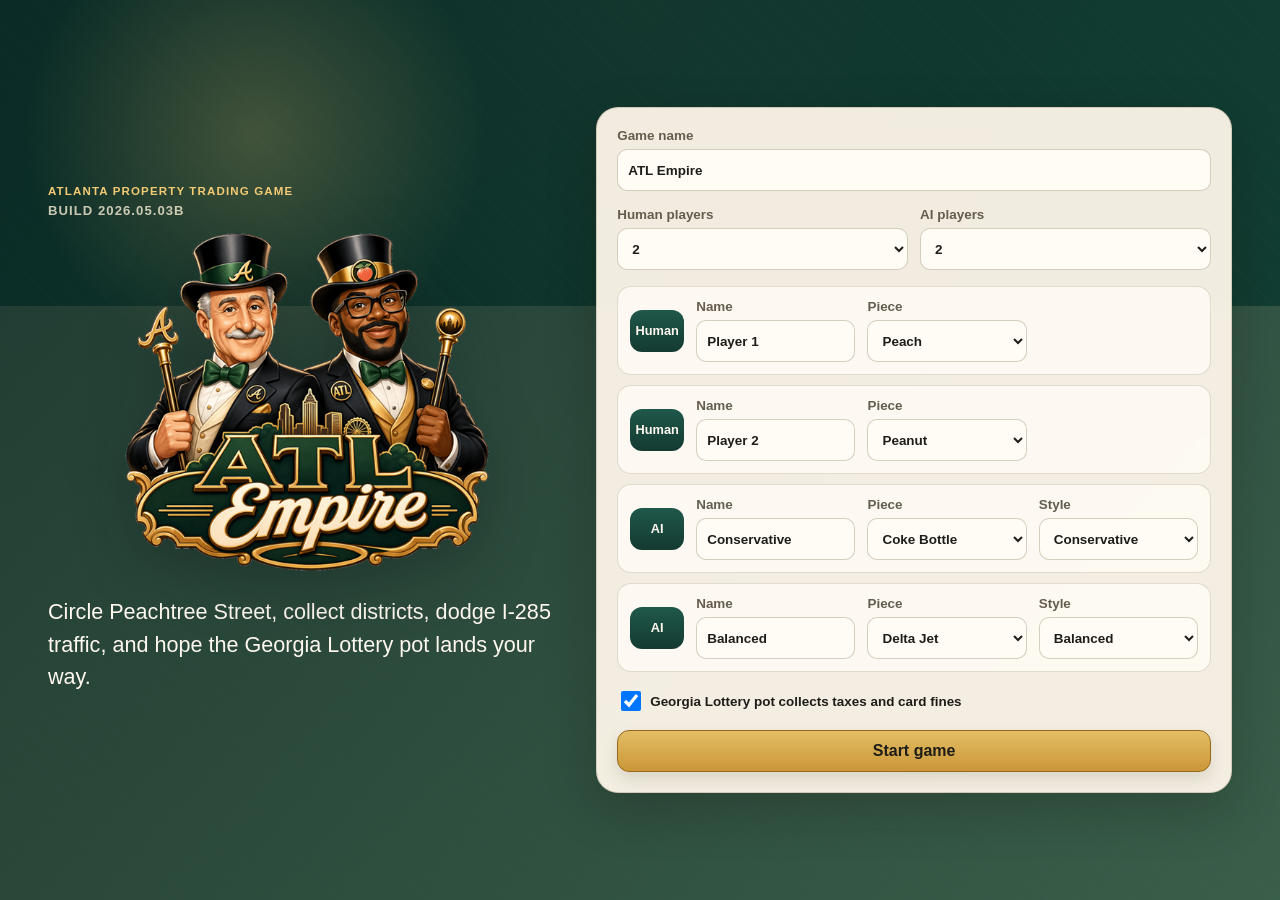
==== commit 41300f4c: "Update property management and build 2026.05.03b" ====
--- a/index.html
+++ b/index.html
@@ -8,16 +8,16 @@
   <meta name="apple-mobile-web-app-title" content="ATL Empire">
   <meta name="apple-mobile-web-app-status-bar-style" content="black-translucent">
   <title>ATL Empire</title>
-  <link rel="manifest" href="manifest.json?v=20260503a">
+  <link rel="manifest" href="manifest.json?v=20260503b">
   <link rel="apple-touch-icon" href="assets/branding/atl-empire-icon-small.png">
-  <link rel="stylesheet" href="styles.css?v=20260503a">
+  <link rel="stylesheet" href="styles.css?v=20260503b">
 </head>
 <body>
   <div id="app" class="app-shell">
     <section id="setup" class="setup-screen" aria-labelledby="setup-title">
       <div class="setup-copy">
         <p class="eyebrow">Atlanta property trading game</p>
-        <p class="build-stamp">Build 2026.05.03a</p>
+        <p class="build-stamp">Build 2026.05.03b</p>
         <img class="brand-logo setup-logo" src="assets/branding/atl-empire-logo-setup-small-v2.png" alt="ATL Empire logo featuring Arthur Blank and Tyler Perry as Monopoly-style tycoons">
         <h1 id="setup-title" class="sr-only">ATL Empire</h1>
         <p class="intro">Circle Peachtree Street, collect districts, dodge I-285 traffic, and hope the Georgia Lottery pot lands your way.</p>
@@ -135,7 +135,7 @@
     </div>
   </div>
 
-  <script src="app.js?v=20260503a"></script>
-  <script src="raise-cash-hotfix.js?v=20260503a"></script>
+  <script src="app.js?v=20260503b"></script>
+  <script src="raise-cash-hotfix.js?v=20260503b"></script>
 </body>
 </html>
--- a/styles.css
+++ b/styles.css
@@ -481,6 +481,11 @@
   height: 100%;
   min-height: inherit;
   pointer-events: none;
+}
+
+.deck-stack-slot,
+.center-turn-console-slot {
+  display: contents;
 }
 
 .deck-row .center-turn-console {
@@ -1360,6 +1365,37 @@
   justify-content: center;
   pointer-events: none;
   z-index: 5;
+}
+
+.improvements-here {
+  position: absolute;
+  left: 50%;
+  top: 50%;
+  z-index: 4;
+  display: grid;
+  place-items: center;
+  width: min(58%, 58px);
+  transform: translate(-50%, -48%);
+  pointer-events: none;
+}
+
+.improvement-marker {
+  display: block;
+  width: 100%;
+  height: auto;
+  max-height: 54px;
+  object-fit: contain;
+  filter: drop-shadow(0 4px 4px rgba(10, 14, 12, 0.28));
+}
+
+.edge-left .improvements-here,
+.edge-right .improvements-here {
+  width: min(52%, 50px);
+}
+
+.edge-top .improvements-here,
+.edge-bottom .improvements-here {
+  transform: translate(-50%, -44%);
 }
 
 .board-token {
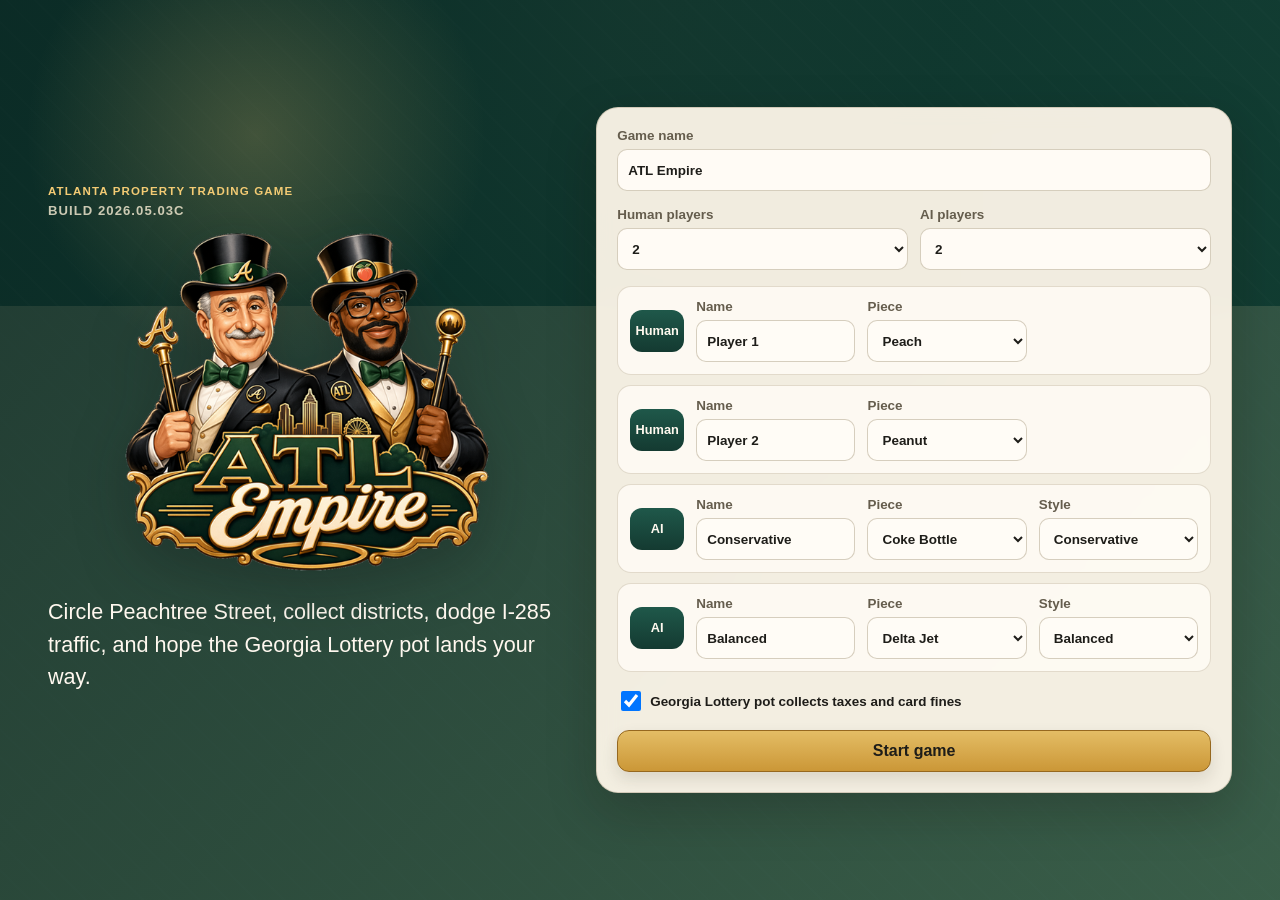
==== commit 6c3de7da: "Tune improvement markers and build 2026.05.03c" ====
--- a/index.html
+++ b/index.html
@@ -8,16 +8,16 @@
   <meta name="apple-mobile-web-app-title" content="ATL Empire">
   <meta name="apple-mobile-web-app-status-bar-style" content="black-translucent">
   <title>ATL Empire</title>
-  <link rel="manifest" href="manifest.json?v=20260503b">
+  <link rel="manifest" href="manifest.json?v=20260503c">
   <link rel="apple-touch-icon" href="assets/branding/atl-empire-icon-small.png">
-  <link rel="stylesheet" href="styles.css?v=20260503b">
+  <link rel="stylesheet" href="styles.css?v=20260503c">
 </head>
 <body>
   <div id="app" class="app-shell">
     <section id="setup" class="setup-screen" aria-labelledby="setup-title">
       <div class="setup-copy">
         <p class="eyebrow">Atlanta property trading game</p>
-        <p class="build-stamp">Build 2026.05.03b</p>
+        <p class="build-stamp">Build 2026.05.03c</p>
         <img class="brand-logo setup-logo" src="assets/branding/atl-empire-logo-setup-small-v2.png" alt="ATL Empire logo featuring Arthur Blank and Tyler Perry as Monopoly-style tycoons">
         <h1 id="setup-title" class="sr-only">ATL Empire</h1>
         <p class="intro">Circle Peachtree Street, collect districts, dodge I-285 traffic, and hope the Georgia Lottery pot lands your way.</p>
@@ -135,7 +135,7 @@
     </div>
   </div>
 
-  <script src="app.js?v=20260503b"></script>
-  <script src="raise-cash-hotfix.js?v=20260503b"></script>
+  <script src="app.js?v=20260503c"></script>
+  <script src="raise-cash-hotfix.js?v=20260503c"></script>
 </body>
 </html>
--- a/styles.css
+++ b/styles.css
@@ -1374,7 +1374,7 @@
   z-index: 4;
   display: grid;
   place-items: center;
-  width: min(58%, 58px);
+  width: min(64%, 64px);
   transform: translate(-50%, -48%);
   pointer-events: none;
 }
@@ -1383,18 +1383,24 @@
   display: block;
   width: 100%;
   height: auto;
-  max-height: 54px;
+  max-height: 58px;
   object-fit: contain;
   filter: drop-shadow(0 4px 4px rgba(10, 14, 12, 0.28));
 }
 
-.edge-left .improvements-here,
+.edge-left .improvements-here {
+  width: min(44%, 44px);
+  transform: translate(-50%, -50%) rotate(90deg);
+}
+
 .edge-right .improvements-here {
-  width: min(52%, 50px);
+  width: min(44%, 44px);
+  transform: translate(-50%, -50%) rotate(-90deg);
 }
 
 .edge-top .improvements-here,
 .edge-bottom .improvements-here {
+  width: min(70%, 68px);
   transform: translate(-50%, -44%);
 }
 
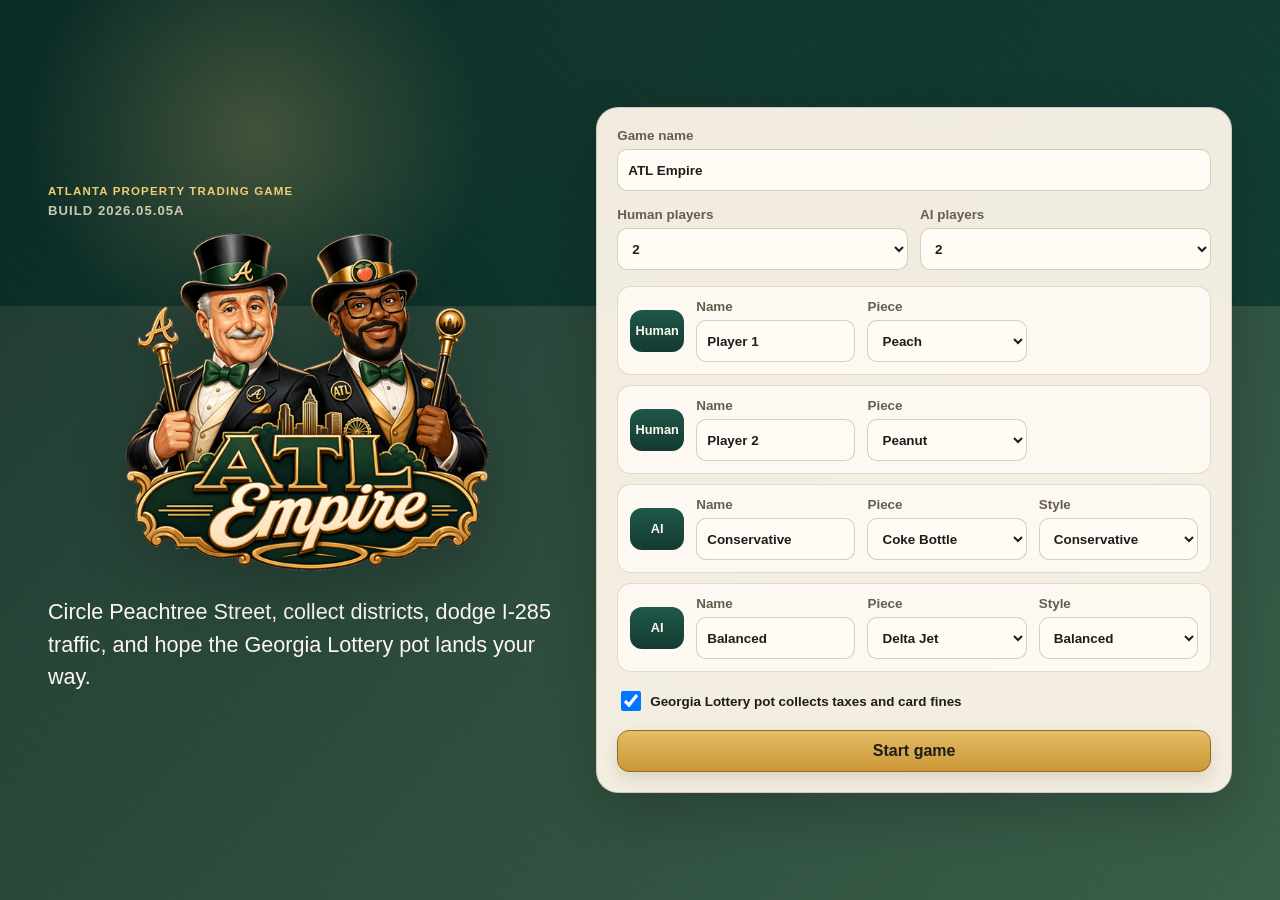
==== commit f4c674ab: "Update raise cash flow and build 2026.05.05a" ====
--- a/index.html
+++ b/index.html
@@ -8,16 +8,16 @@
   <meta name="apple-mobile-web-app-title" content="ATL Empire">
   <meta name="apple-mobile-web-app-status-bar-style" content="black-translucent">
   <title>ATL Empire</title>
-  <link rel="manifest" href="manifest.json?v=20260503c">
+  <link rel="manifest" href="manifest.json?v=20260505a">
   <link rel="apple-touch-icon" href="assets/branding/atl-empire-icon-small.png">
-  <link rel="stylesheet" href="styles.css?v=20260503c">
+  <link rel="stylesheet" href="styles.css?v=20260505a">
 </head>
 <body>
   <div id="app" class="app-shell">
     <section id="setup" class="setup-screen" aria-labelledby="setup-title">
       <div class="setup-copy">
         <p class="eyebrow">Atlanta property trading game</p>
-        <p class="build-stamp">Build 2026.05.03c</p>
+        <p class="build-stamp">Build 2026.05.05a</p>
         <img class="brand-logo setup-logo" src="assets/branding/atl-empire-logo-setup-small-v2.png" alt="ATL Empire logo featuring Arthur Blank and Tyler Perry as Monopoly-style tycoons">
         <h1 id="setup-title" class="sr-only">ATL Empire</h1>
         <p class="intro">Circle Peachtree Street, collect districts, dodge I-285 traffic, and hope the Georgia Lottery pot lands your way.</p>
@@ -135,7 +135,7 @@
     </div>
   </div>
 
-  <script src="app.js?v=20260503c"></script>
-  <script src="raise-cash-hotfix.js?v=20260503c"></script>
+  <script src="app.js?v=20260505a"></script>
+  <script src="raise-cash-hotfix.js?v=20260505a"></script>
 </body>
 </html>
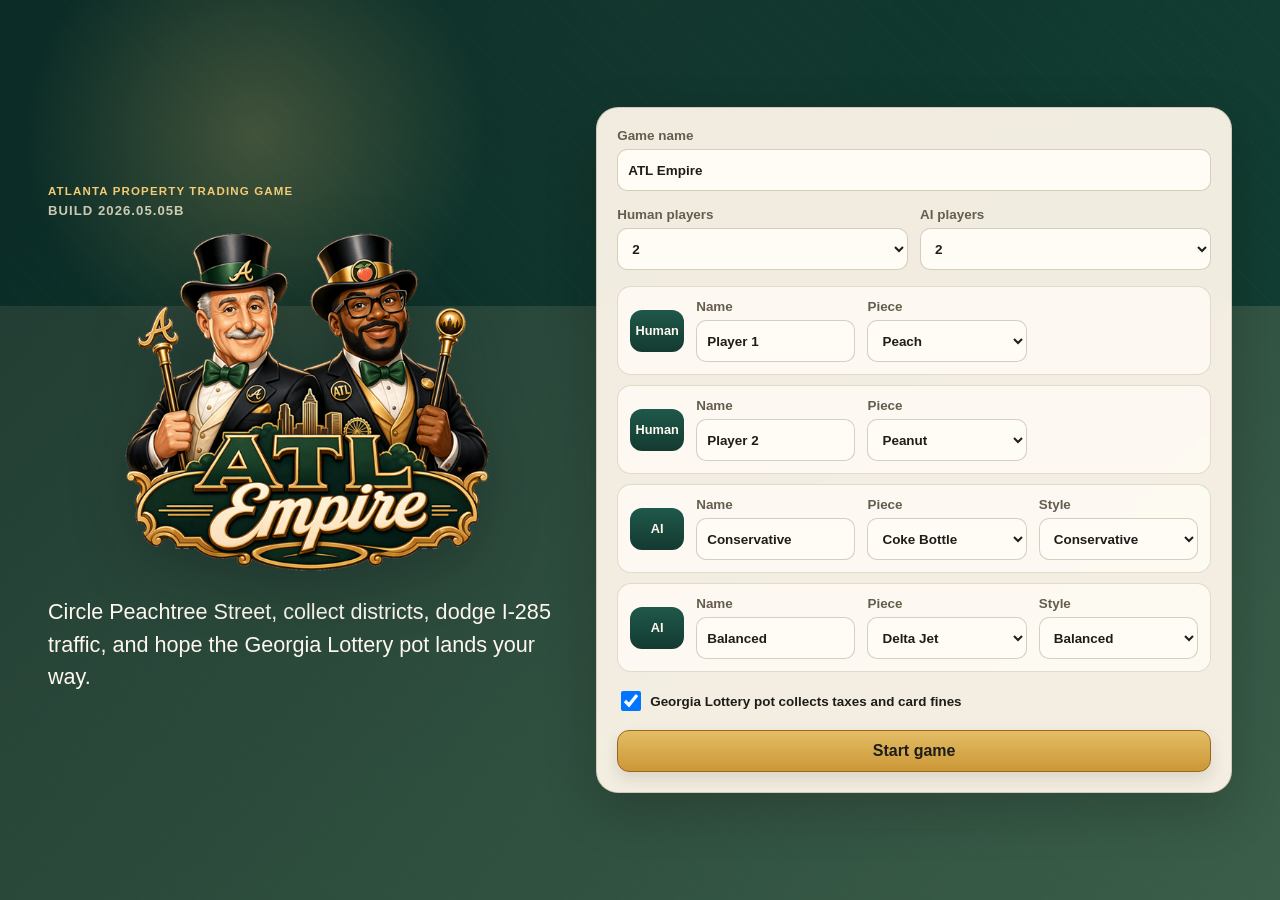
==== commit 230568b1: "Restore rush hour square visuals and build 2026.05.05b" ====
--- a/index.html
+++ b/index.html
@@ -8,16 +8,16 @@
   <meta name="apple-mobile-web-app-title" content="ATL Empire">
   <meta name="apple-mobile-web-app-status-bar-style" content="black-translucent">
   <title>ATL Empire</title>
-  <link rel="manifest" href="manifest.json?v=20260505a">
+  <link rel="manifest" href="manifest.json?v=20260505b">
   <link rel="apple-touch-icon" href="assets/branding/atl-empire-icon-small.png">
-  <link rel="stylesheet" href="styles.css?v=20260505a">
+  <link rel="stylesheet" href="styles.css?v=20260505b">
 </head>
 <body>
   <div id="app" class="app-shell">
     <section id="setup" class="setup-screen" aria-labelledby="setup-title">
       <div class="setup-copy">
         <p class="eyebrow">Atlanta property trading game</p>
-        <p class="build-stamp">Build 2026.05.05a</p>
+        <p class="build-stamp">Build 2026.05.05b</p>
         <img class="brand-logo setup-logo" src="assets/branding/atl-empire-logo-setup-small-v2.png" alt="ATL Empire logo featuring Arthur Blank and Tyler Perry as Monopoly-style tycoons">
         <h1 id="setup-title" class="sr-only">ATL Empire</h1>
         <p class="intro">Circle Peachtree Street, collect districts, dodge I-285 traffic, and hope the Georgia Lottery pot lands your way.</p>
@@ -135,7 +135,7 @@
     </div>
   </div>
 
-  <script src="app.js?v=20260505a"></script>
-  <script src="raise-cash-hotfix.js?v=20260505a"></script>
+  <script src="app.js?v=20260505b"></script>
+  <script src="raise-cash-hotfix.js?v=20260505b"></script>
 </body>
 </html>
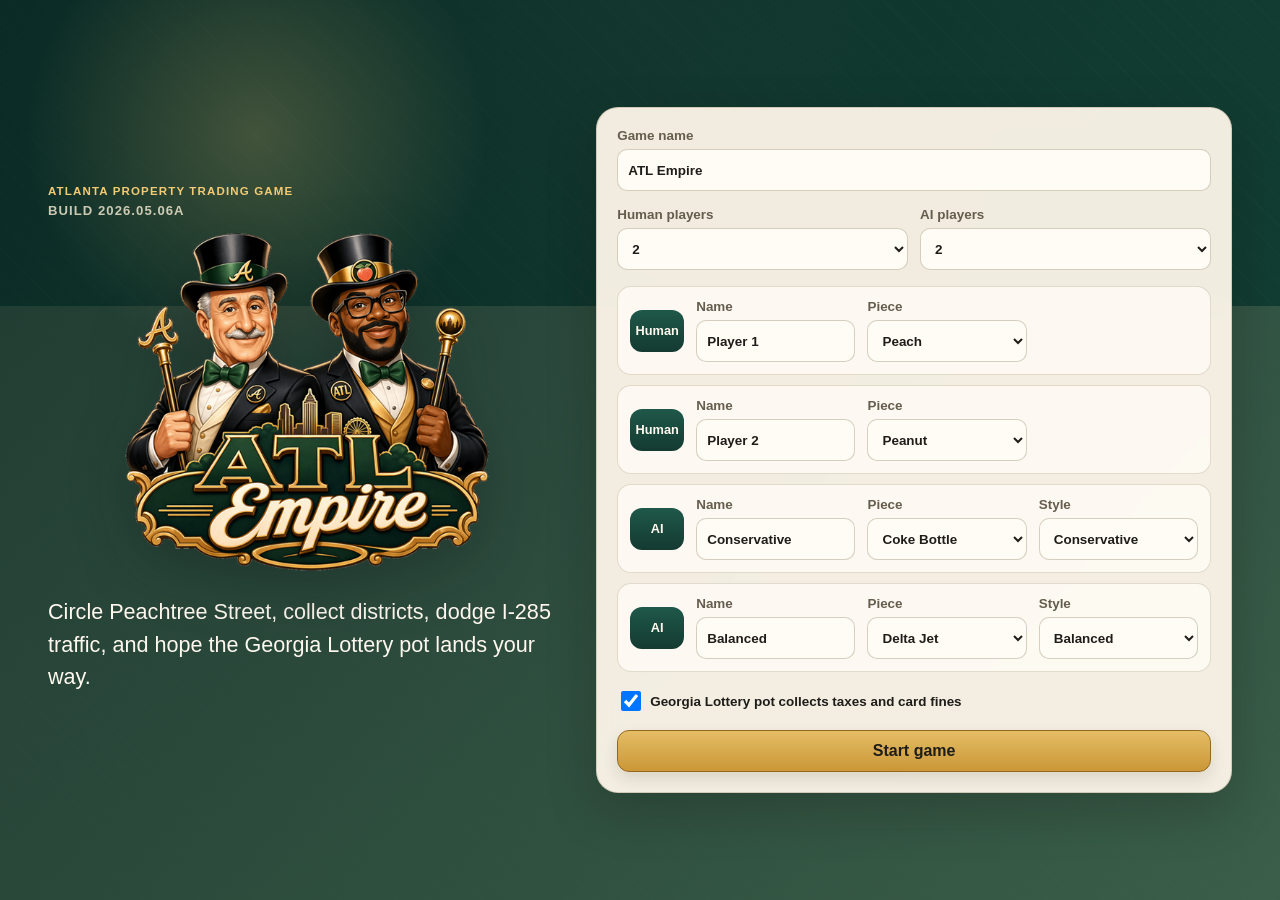
==== commit b3eacdba: "Bump build stamp and restore handoff note" ====
--- a/index.html
+++ b/index.html
@@ -8,16 +8,16 @@
   <meta name="apple-mobile-web-app-title" content="ATL Empire">
   <meta name="apple-mobile-web-app-status-bar-style" content="black-translucent">
   <title>ATL Empire</title>
-  <link rel="manifest" href="manifest.json?v=20260505b">
+  <link rel="manifest" href="manifest.json?v=20260506a">
   <link rel="apple-touch-icon" href="assets/branding/atl-empire-icon-small.png">
-  <link rel="stylesheet" href="styles.css?v=20260505b">
+  <link rel="stylesheet" href="styles.css?v=20260506a">
 </head>
 <body>
   <div id="app" class="app-shell">
     <section id="setup" class="setup-screen" aria-labelledby="setup-title">
       <div class="setup-copy">
         <p class="eyebrow">Atlanta property trading game</p>
-        <p class="build-stamp">Build 2026.05.05b</p>
+        <p class="build-stamp">Build 2026.05.06a</p>
         <img class="brand-logo setup-logo" src="assets/branding/atl-empire-logo-setup-small-v2.png" alt="ATL Empire logo featuring Arthur Blank and Tyler Perry as Monopoly-style tycoons">
         <h1 id="setup-title" class="sr-only">ATL Empire</h1>
         <p class="intro">Circle Peachtree Street, collect districts, dodge I-285 traffic, and hope the Georgia Lottery pot lands your way.</p>
@@ -135,7 +135,6 @@
     </div>
   </div>
 
-  <script src="app.js?v=20260505b"></script>
-  <script src="raise-cash-hotfix.js?v=20260505b"></script>
+  <script src="app.js?v=20260506a"></script>
 </body>
 </html>
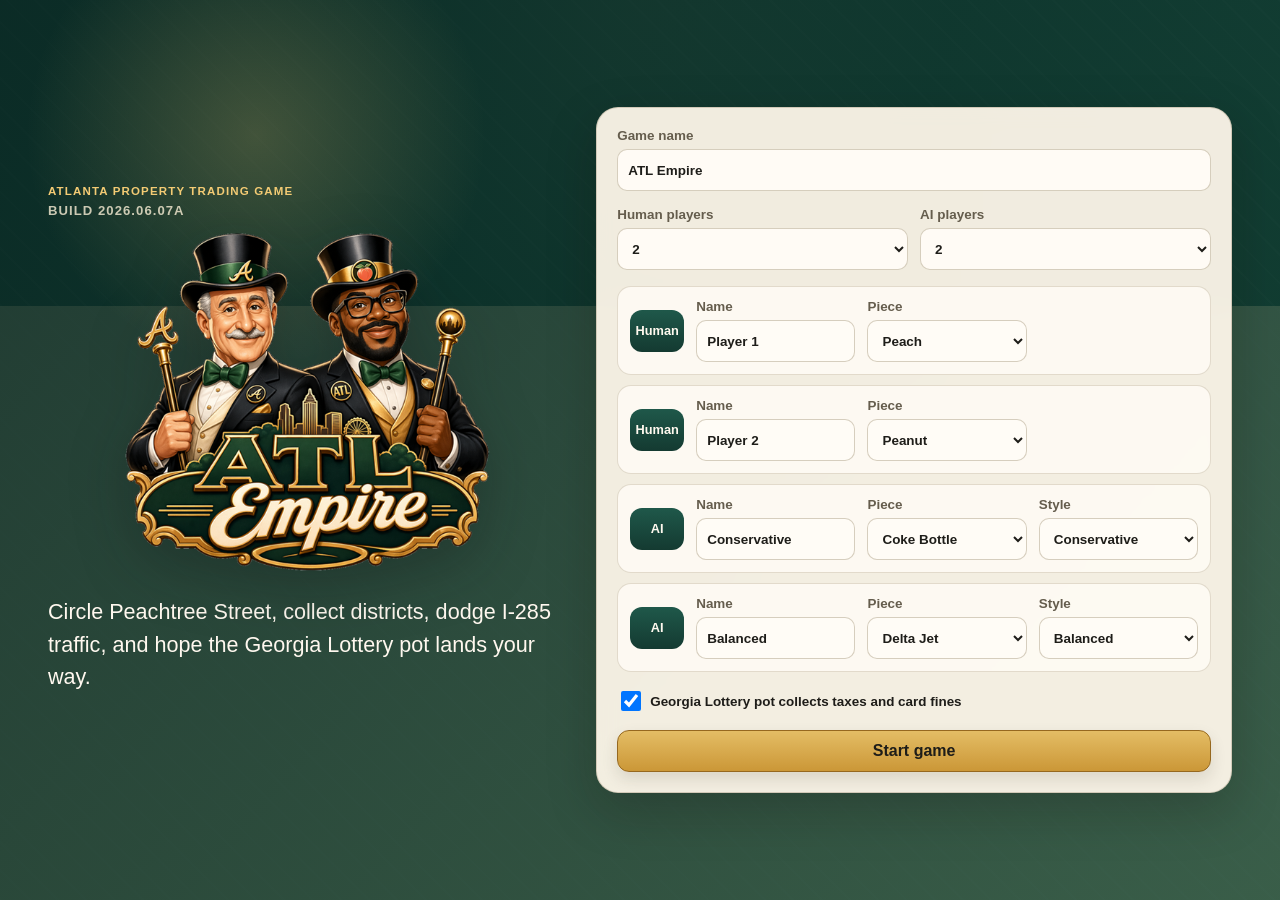
==== commit f2552eff: "Add offline web app support" ====
--- a/index.html
+++ b/index.html
@@ -8,16 +8,16 @@
   <meta name="apple-mobile-web-app-title" content="ATL Empire">
   <meta name="apple-mobile-web-app-status-bar-style" content="black-translucent">
   <title>ATL Empire</title>
-  <link rel="manifest" href="manifest.json?v=20260506a">
+  <link rel="manifest" href="manifest.json?v=20260607a">
   <link rel="apple-touch-icon" href="assets/branding/atl-empire-icon-small.png">
-  <link rel="stylesheet" href="styles.css?v=20260506a">
+  <link rel="stylesheet" href="styles.css?v=20260607a">
 </head>
 <body>
   <div id="app" class="app-shell">
     <section id="setup" class="setup-screen" aria-labelledby="setup-title">
       <div class="setup-copy">
         <p class="eyebrow">Atlanta property trading game</p>
-        <p class="build-stamp">Build 2026.05.06a</p>
+        <p class="build-stamp">Build 2026.06.07a</p>
         <img class="brand-logo setup-logo" src="assets/branding/atl-empire-logo-setup-small-v2.png" alt="ATL Empire logo featuring Arthur Blank and Tyler Perry as Monopoly-style tycoons">
         <h1 id="setup-title" class="sr-only">ATL Empire</h1>
         <p class="intro">Circle Peachtree Street, collect districts, dodge I-285 traffic, and hope the Georgia Lottery pot lands your way.</p>
@@ -135,6 +135,6 @@
     </div>
   </div>
 
-  <script src="app.js?v=20260506a"></script>
+  <script src="app.js?v=20260607a"></script>
 </body>
 </html>
